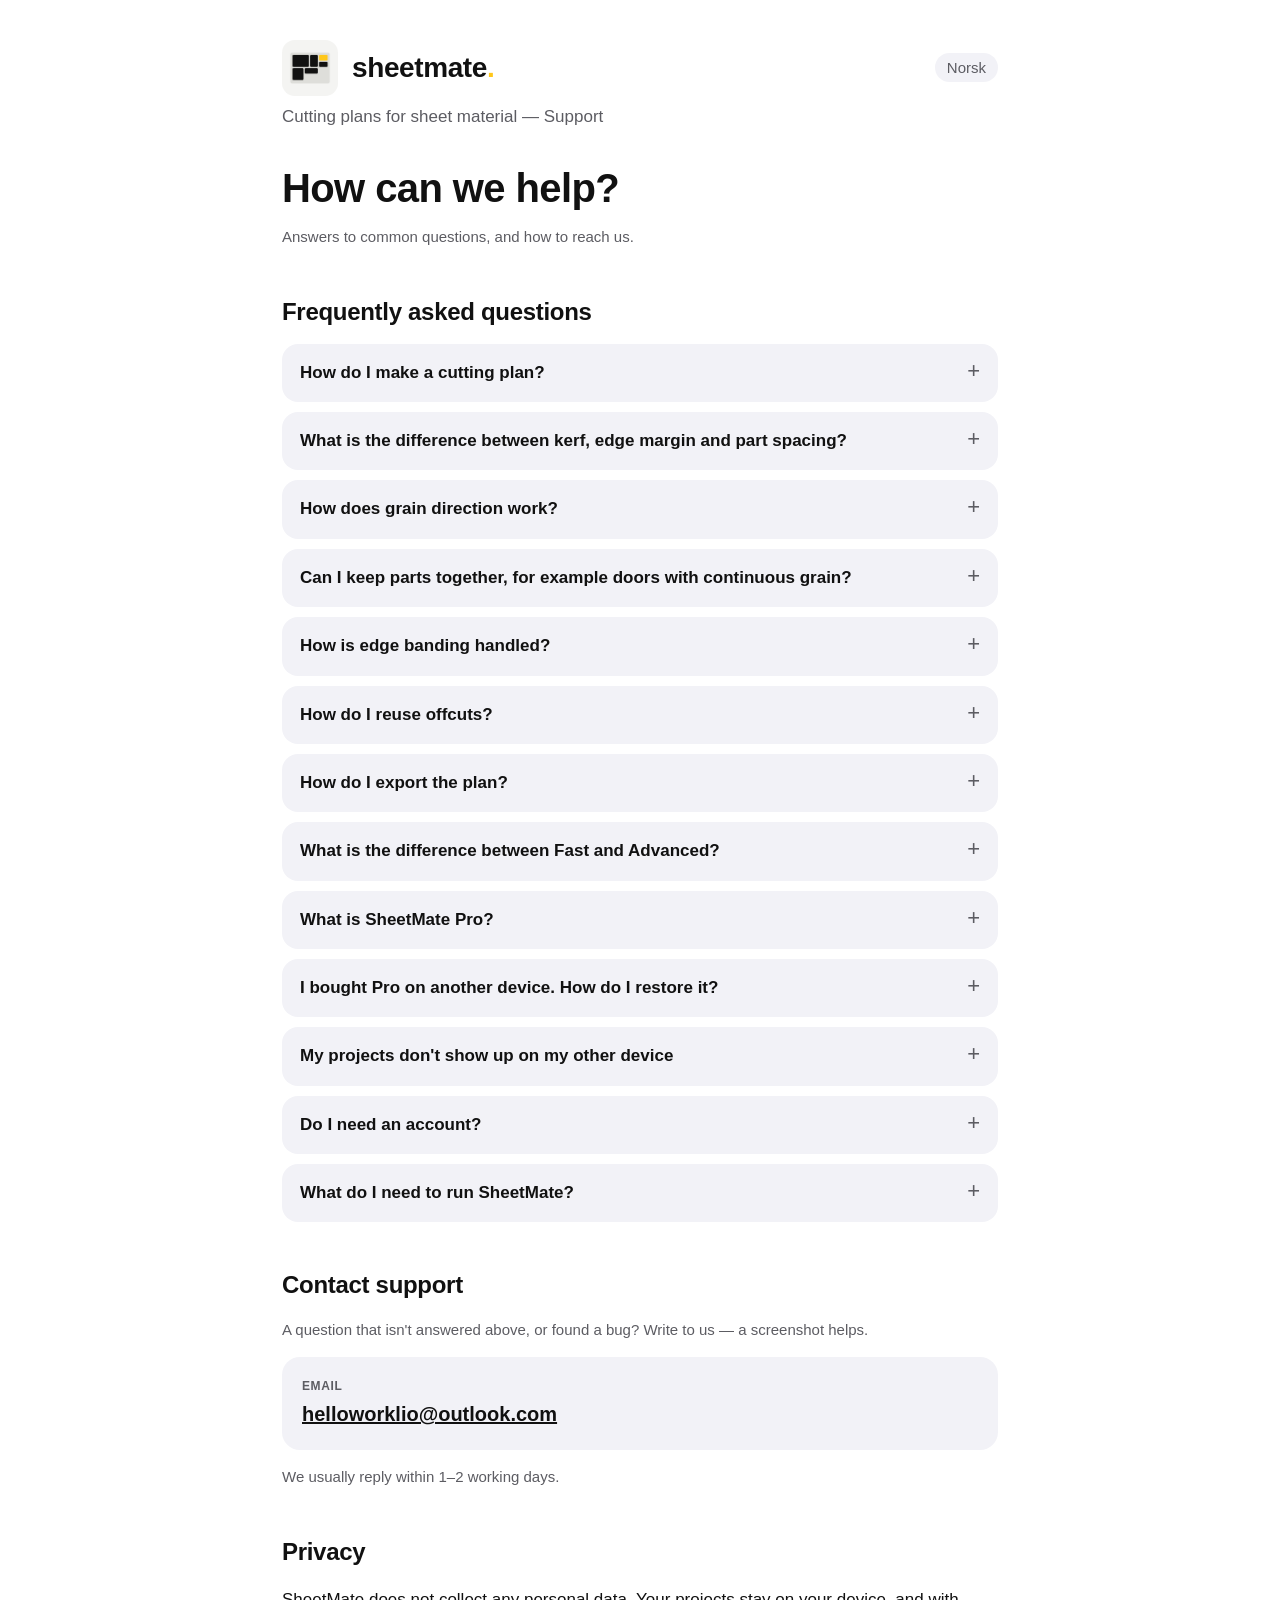
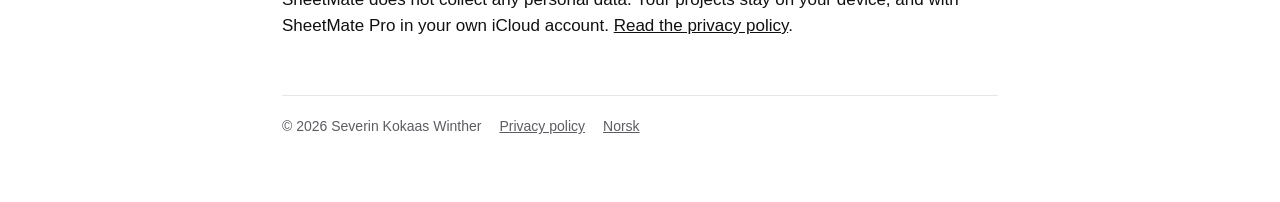
==== index.html @ af437762 "Initial commit" ====
<!DOCTYPE html>
<html lang="en">
<head>
<meta charset="utf-8">
<meta name="viewport" content="width=device-width, initial-scale=1">
<title>SheetMate – Support</title>
<meta name="description" content="Support for SheetMate – a cutting-plan optimiser for sheet material on iPhone.">
<link rel="icon" type="image/png" href="images/sheetmate-icon.png">
<link rel="apple-touch-icon" href="images/apple-touch-icon.png">
<link rel="alternate" hreflang="nb" href="nb/">
<link rel="stylesheet" href="style.css">
</head>
<body>
<div class="wrap">
  <header>
    <img src="images/sheetmate-icon.png" alt="">
    <span class="brand">sheetmate<em>.</em></span>
    <span class="lang"><a href="nb/" hreflang="nb" lang="nb">Norsk</a></span>
  </header>
  <p class="tagline">Cutting plans for sheet material — Support</p>

  <h1>How can we help?</h1>
  <p class="note">Answers to common questions, and how to reach us.</p>

  <h2 id="faq">Frequently asked questions</h2>

  <details>
    <summary>How do I make a cutting plan?</summary>
    <p>On the Setup tab, set kerf, edge margin and part spacing. Add the boards you have with <em>+ Add</em> under Boards, and the pieces you need under Parts. Then tap <em>Optimise Cutting Layout</em>. The result shows how many boards you need, the layout of each board and a complete cut list.</p>
  </details>

  <details>
    <summary>What is the difference between kerf, edge margin and part spacing?</summary>
    <ul>
      <li><strong>Kerf</strong> is the thickness of the saw blade or cutter. It is included in the edge margin, not added on top of it.</li>
      <li><strong>Edge margin</strong> is the distance from the parts to the edge of the board.</li>
      <li><strong>Part spacing</strong> is the distance between parts, for the cut itself and for CNC hold-down.</li>
    </ul>
  </details>

  <details>
    <summary>How does grain direction work?</summary>
    <p>Boards and parts can both be marked as having grain. A part with grain on a board with grain keeps its direction and is never rotated. Turn on <em>Override grain — all parts</em> to let every part rotate when that saves material.</p>
  </details>

  <details>
    <summary>Can I keep parts together, for example doors with continuous grain?</summary>
    <p>Yes. Edit a part and choose <em>Link to another part</em>. A part can be linked to up to two others by name, and you choose which edge they meet on. Linked parts are placed edge to edge on the same board, with the part spacing between them.</p>
  </details>

  <details>
    <summary>How is edge banding handled?</summary>
    <p>Choose which edges of a part get banding. Under Edge banding on the Setup tab you set the banding thickness, which is subtracted from the cut size so the finished part matches your measurements, and an extra length per edge. The result shows how many metres of banding you need.</p>
  </details>

  <details>
    <summary>How do I reuse offcuts?</summary>
    <p>After optimising, tap <em>Save offcuts</em> on the Results tab to keep the largest leftover from each board. In your next project, open <em>Offcut stock</em> on the Setup tab and add the pieces you want to use. Offcuts are used before full boards.</p>
  </details>

  <details>
    <summary>How do I export the plan?</summary>
    <p>On the Results tab, tap <em>Export</em> and choose the cutting plan as PDF (board diagrams and full cut list), the cut list as CSV (for Excel, Numbers or CNC programming), or both.</p>
  </details>

  <details>
    <summary>What is the difference between Fast and Advanced?</summary>
    <p>Fast gives a good plan in a moment. Advanced searches far more layouts to use as few boards as possible, and takes a little longer. Advanced is part of SheetMate Pro.</p>
  </details>

  <details>
    <summary>What is SheetMate Pro?</summary>
    <p>SheetMate Pro is a one-time purchase — no subscription. It unlocks Advanced optimisation and syncs your projects and offcuts between your devices through your own iCloud. Everything else in SheetMate is free.</p>
  </details>

  <details>
    <summary>I bought Pro on another device. How do I restore it?</summary>
    <p>Open the Projects tab, tap <em>SheetMate Pro</em> and then <em>Restore purchases</em>. Make sure you are signed in with the same Apple ID you bought it with.</p>
  </details>

  <details>
    <summary>My projects don't show up on my other device</summary>
    <p>iCloud sync needs SheetMate Pro and the same Apple ID with iCloud turned on on both devices. Syncing can take a minute or two. Your projects are always kept on each device as well, so nothing is lost while waiting.</p>
  </details>

  <details>
    <summary>Do I need an account?</summary>
    <p>No. SheetMate has no sign-in, no ads and no tracking.</p>
  </details>

  <details>
    <summary>What do I need to run SheetMate?</summary>
    <p>An iPhone with iOS 17 or later.</p>
  </details>

  <h2 id="contact">Contact support</h2>
  <p class="note">A question that isn't answered above, or found a bug? Write to us — a screenshot helps.</p>
  <div class="card">
    <div class="label">Email</div>
    <div class="big"><a href="mailto:helloworklio@outlook.com?subject=SheetMate">helloworklio@outlook.com</a></div>
  </div>
  <p class="note">We usually reply within 1–2 working days.</p>

  <h2 id="privacy">Privacy</h2>
  <p>SheetMate does not collect any personal data. Your projects stay on your device, and with SheetMate Pro in your own iCloud account. <a href="privacy.html">Read the privacy policy</a>.</p>

  <footer>
    <span>© 2026 Severin Kokaas Winther</span>
    <a href="privacy.html">Privacy policy</a>
    <a href="nb/" hreflang="nb" lang="nb">Norsk</a>
  </footer>
</div>
</body>
</html>
---- style.css ----
:root{--ink:#111;--sub:#5c5c62;--card:#f2f2f7;--line:#e5e5ea;--accent:#ffc71a}
*{box-sizing:border-box}
html{-webkit-text-size-adjust:100%}
body{margin:0;background:#fff;color:var(--ink);font:17px/1.55 -apple-system,BlinkMacSystemFont,"SF Pro Text","Segoe UI",Roboto,"Helvetica Neue",Arial,sans-serif}
.wrap{max-width:760px;margin:0 auto;padding:40px 22px 64px}
header{display:flex;align-items:center;gap:14px;margin-bottom:8px}
header img{width:56px;height:56px;border-radius:13px}
.brand{font-size:28px;font-weight:800;letter-spacing:-.4px}
.brand em{font-style:normal;color:var(--accent)}
.lang{margin-left:auto;font-size:15px}
.lang a{color:var(--sub);text-decoration:none;padding:6px 12px;border-radius:99px;background:var(--card)}
.tagline{color:var(--sub);margin:0 0 36px}
h1{font-size:40px;line-height:1.1;letter-spacing:-.6px;margin:0 0 8px}
h2{font-size:24px;letter-spacing:-.3px;margin:44px 0 14px}
.pill{display:inline-block;background:var(--accent);color:var(--ink);font-size:12px;font-weight:700;letter-spacing:.6px;text-transform:uppercase;padding:4px 10px;border-radius:99px}
details{background:var(--card);border-radius:16px;padding:0 18px;margin:0 0 10px}
summary{cursor:pointer;font-weight:600;padding:16px 0;list-style:none;display:flex;justify-content:space-between;gap:12px}
summary::-webkit-details-marker{display:none}
summary::after{content:"+";color:var(--sub);font-weight:400;font-size:22px;line-height:1}
details[open] summary::after{content:"–"}
details p,details ul{margin:0 0 16px;color:#2c2c2e}
details ul{padding-left:20px}
.card{background:var(--card);border-radius:18px;padding:20px}
.label{font-size:12px;font-weight:600;letter-spacing:.6px;text-transform:uppercase;color:var(--sub)}
.big{font-size:20px;font-weight:700;margin-top:4px}
a{color:var(--ink)}
.note{color:var(--sub);font-size:15px}
footer{margin-top:56px;padding-top:20px;border-top:1px solid var(--line);color:var(--sub);font-size:14px;display:flex;flex-wrap:wrap;gap:8px 18px}
footer a{color:var(--sub)}
.policy p,.policy li{color:#2c2c2e}
.policy ul{padding-left:20px}
@media (max-width:520px){h1{font-size:32px}.wrap{padding-top:28px}}
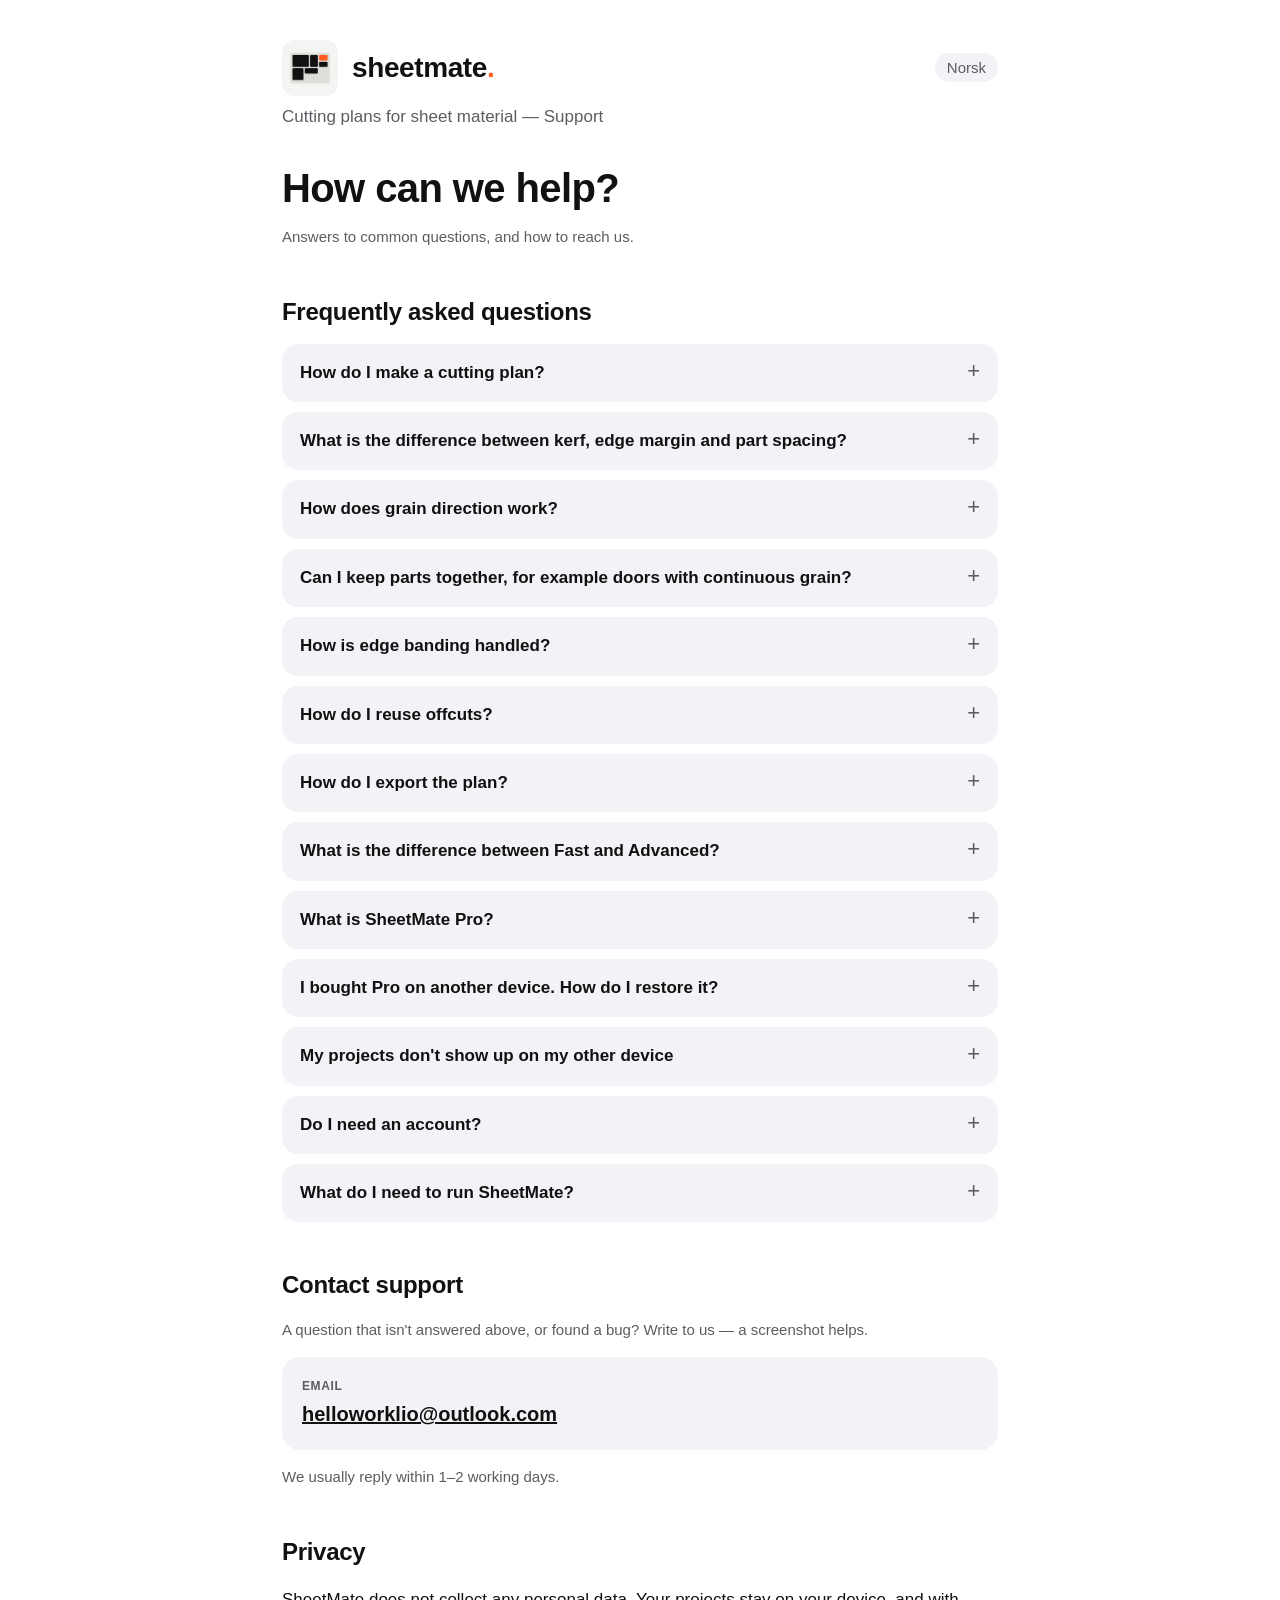
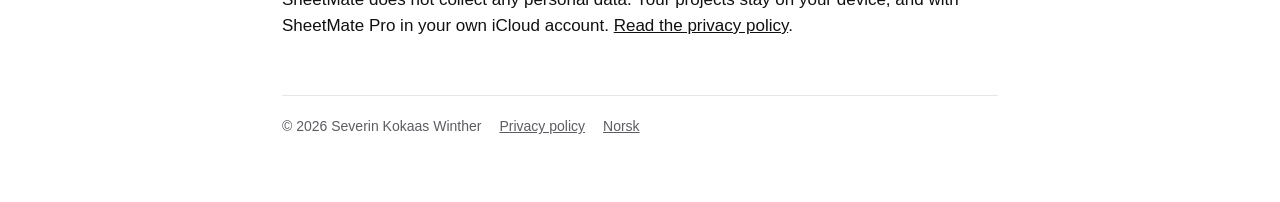
==== commit 03a2808f: "Support: grain is Pro, new Advanced and deterministic plans Co-Authored-By: Claude Opus 5.5 <noreply" ====
--- a/index.html
+++ b/index.html
@@ -40,7 +40,7 @@
 
   <details>
     <summary>How does grain direction work?</summary>
-    <p>Boards and parts can both be marked as having grain. A part with grain on a board with grain keeps its direction and is never rotated. Turn on <em>Override grain — all parts</em> to let every part rotate when that saves material.</p>
+    <p>Grain direction is part of SheetMate Pro. Boards and parts can then be marked as having grain: a part with grain on a board with grain keeps its direction and is never rotated. Turn on <em>Override grain — all parts</em> to let every part rotate when that saves material. In the free version every part may rotate.</p>
   </details>
 
   <details>
@@ -65,12 +65,12 @@
 
   <details>
     <summary>What is the difference between Fast and Advanced?</summary>
-    <p>Fast gives a good plan in a moment. Advanced searches far more layouts to use as few boards as possible, and takes a little longer. Advanced is part of SheetMate Pro.</p>
+    <p>Fast gives a good plan in a moment. Advanced (SheetMate Pro) starts from that plan and tries eight different search strategies, so it is never worse and often saves offcut space or a whole board. Both give the same plan every time for the same setup. When the result says <em>Fewest boards possible</em>, the parts’ total area proves no plan can use fewer full boards.</p>
   </details>
 
   <details>
     <summary>What is SheetMate Pro?</summary>
-    <p>SheetMate Pro is a one-time purchase — no subscription. It unlocks Advanced optimisation and syncs your projects and offcuts between your devices through your own iCloud. Everything else in SheetMate is free.</p>
+    <p>SheetMate Pro is a one-time purchase — no subscription. It unlocks Advanced optimisation and grain direction, and syncs your projects and offcuts between your devices through your own iCloud. Everything else in SheetMate is free.</p>
   </details>
 
   <details>
--- a/style.css
+++ b/style.css
@@ -1,4 +1,4 @@
-:root{--ink:#111;--sub:#5c5c62;--card:#f2f2f7;--line:#e5e5ea;--accent:#ffc71a}
+:root{--ink:#111;--sub:#5c5c62;--card:#f2f2f7;--line:#e5e5ea;--accent:#ff5b1f}
 *{box-sizing:border-box}
 html{-webkit-text-size-adjust:100%}
 body{margin:0;background:#fff;color:var(--ink);font:17px/1.55 -apple-system,BlinkMacSystemFont,"SF Pro Text","Segoe UI",Roboto,"Helvetica Neue",Arial,sans-serif}
